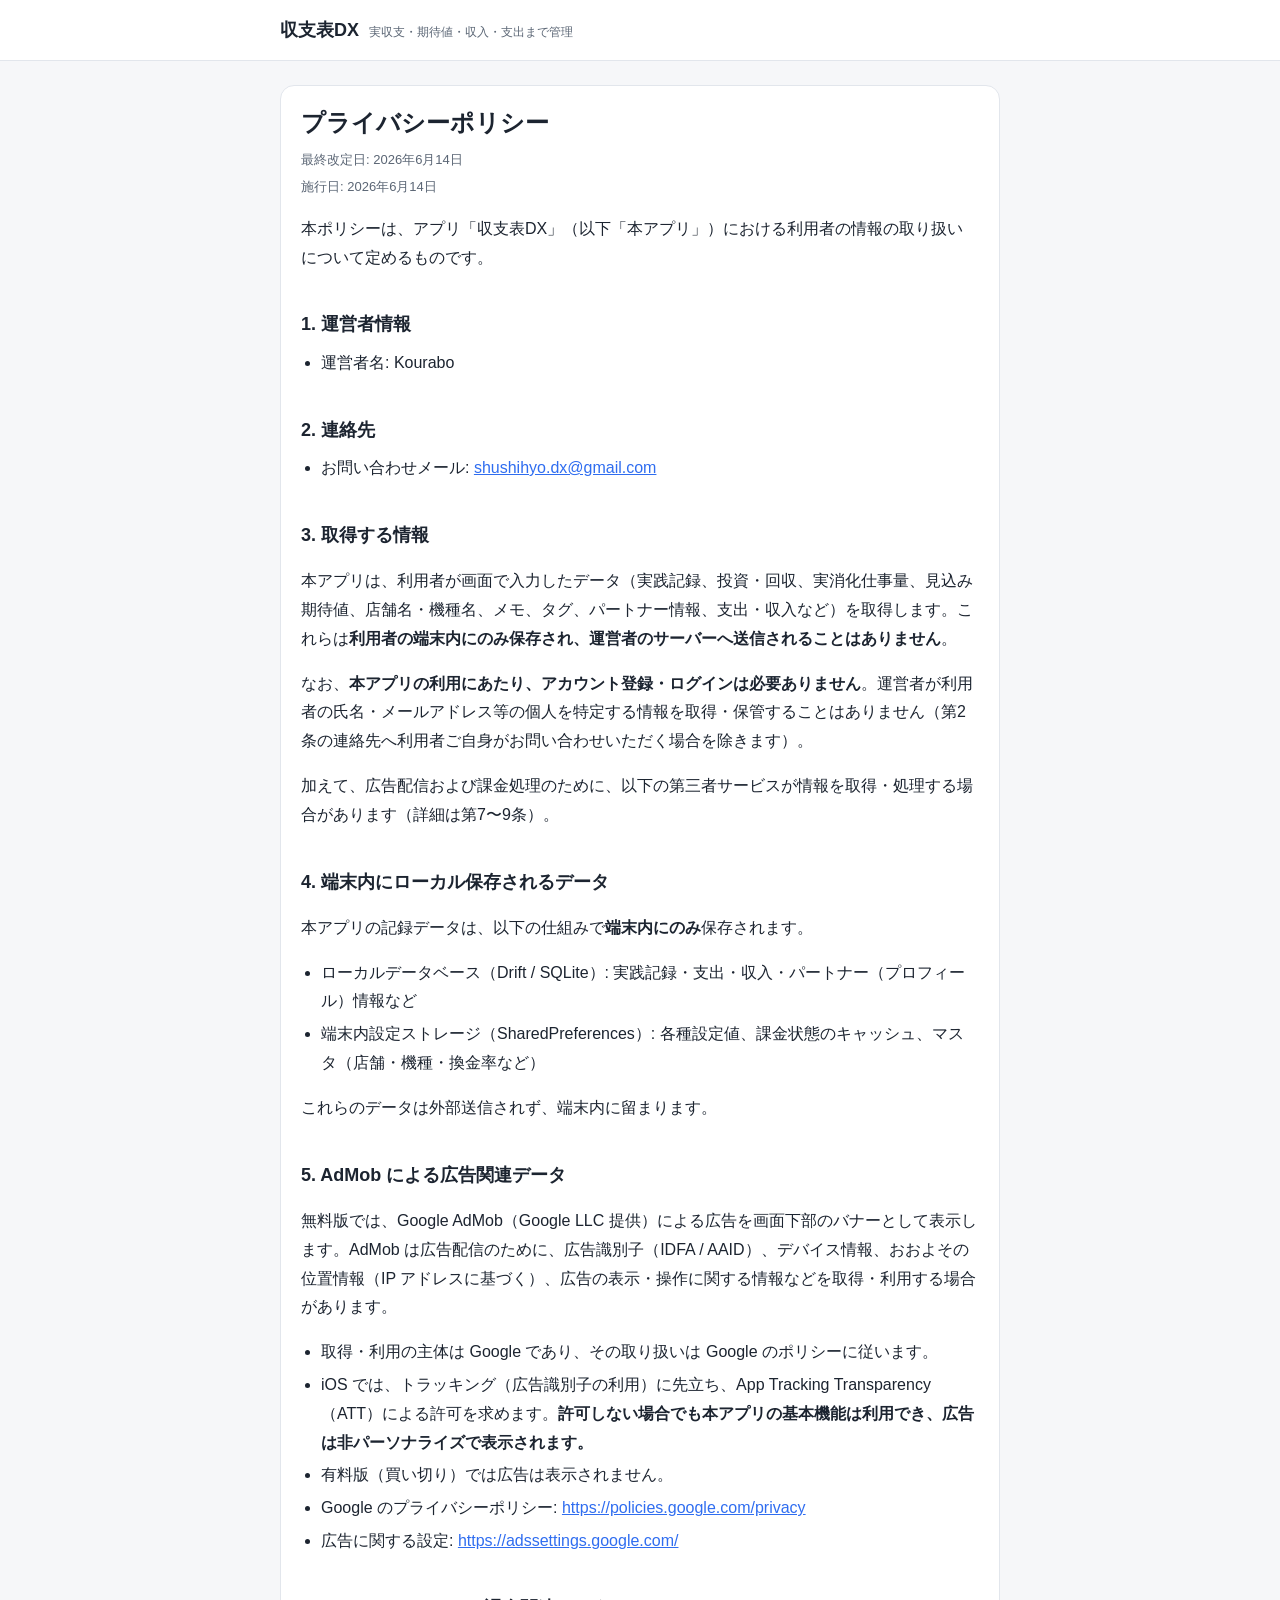
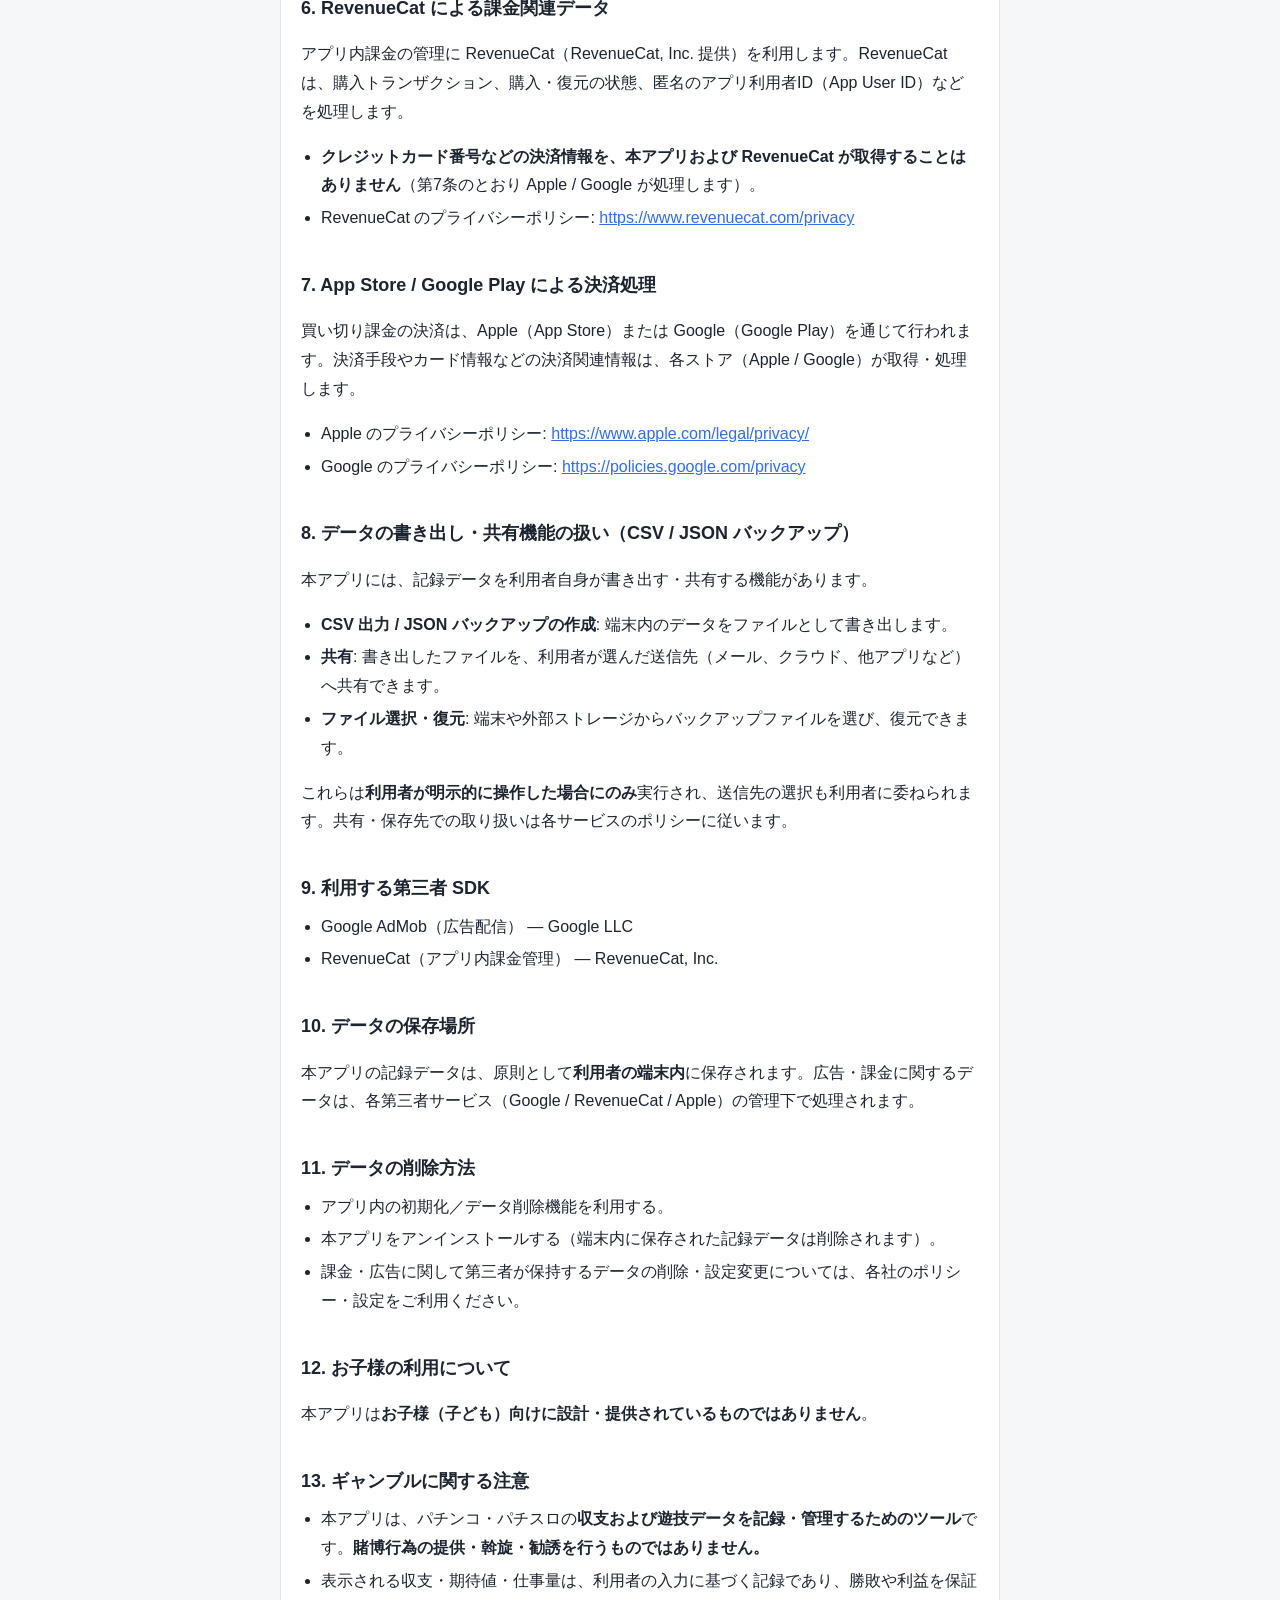
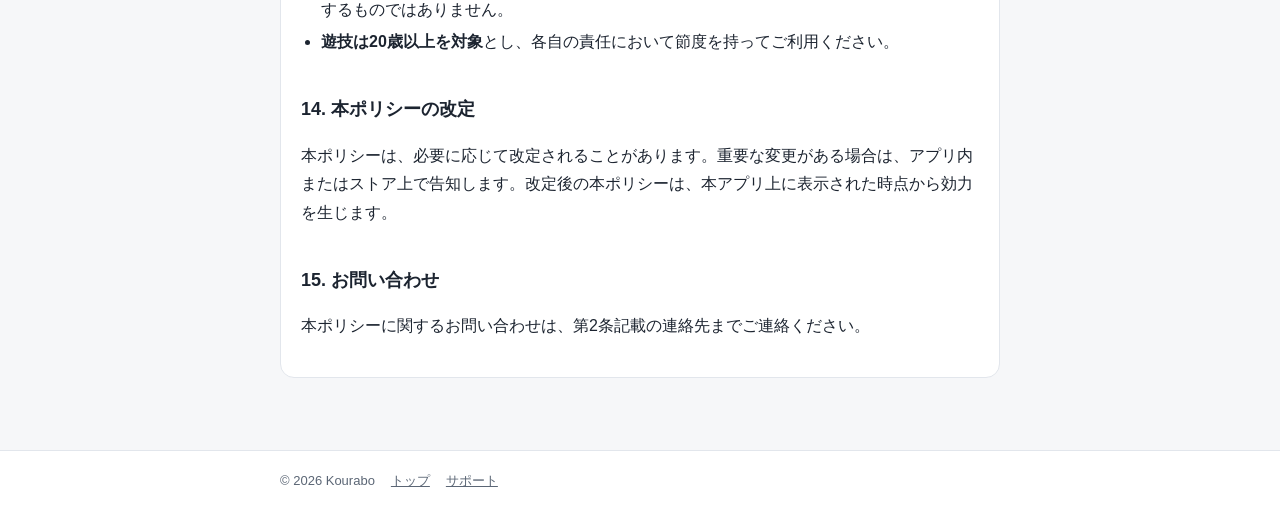
==== privacy.html @ 69d4ec99 "Add public site for privacy policy and support pages Static pages (index, privacy, support) for 収支表D" ====
<!DOCTYPE html>
<html lang="ja">
<head>
  <meta charset="UTF-8">
  <meta name="viewport" content="width=device-width, initial-scale=1">
  <title>プライバシーポリシー｜収支表DX</title>
  <meta name="description" content="収支表DX のプライバシーポリシー。取得する情報、端末内保存、AdMob・RevenueCat・決済・データ削除について。">
  <link rel="stylesheet" href="style.css">
</head>
<body>
  <header class="site-header">
    <div class="inner">
      <a class="brand" href="index.html">収支表DX</a>
      <span class="tagline">実収支・期待値・収入・支出まで管理</span>
    </div>
  </header>

  <main>
    <div class="card">
      <h1>プライバシーポリシー</h1>
      <p class="meta">最終改定日: 2026年6月14日</p>
      <p class="meta">施行日: 2026年6月14日</p>
      <p>本ポリシーは、アプリ「収支表DX」（以下「本アプリ」）における利用者の情報の取り扱いについて定めるものです。</p>

      <h2>1. 運営者情報</h2>
      <ul>
        <li>運営者名: Kourabo</li>
      </ul>

      <h2>2. 連絡先</h2>
      <ul>
        <li>お問い合わせメール: <a href="mailto:shushihyo.dx@gmail.com">shushihyo.dx@gmail.com</a></li>
      </ul>

      <h2>3. 取得する情報</h2>
      <p>本アプリは、利用者が画面で入力したデータ（実践記録、投資・回収、実消化仕事量、見込み期待値、店舗名・機種名、メモ、タグ、パートナー情報、支出・収入など）を取得します。これらは<strong>利用者の端末内にのみ保存され、運営者のサーバーへ送信されることはありません</strong>。</p>
      <p>なお、<strong>本アプリの利用にあたり、アカウント登録・ログインは必要ありません</strong>。運営者が利用者の氏名・メールアドレス等の個人を特定する情報を取得・保管することはありません（第2条の連絡先へ利用者ご自身がお問い合わせいただく場合を除きます）。</p>
      <p>加えて、広告配信および課金処理のために、以下の第三者サービスが情報を取得・処理する場合があります（詳細は第7〜9条）。</p>

      <h2>4. 端末内にローカル保存されるデータ</h2>
      <p>本アプリの記録データは、以下の仕組みで<strong>端末内にのみ</strong>保存されます。</p>
      <ul>
        <li>ローカルデータベース（Drift / SQLite）: 実践記録・支出・収入・パートナー（プロフィール）情報など</li>
        <li>端末内設定ストレージ（SharedPreferences）: 各種設定値、課金状態のキャッシュ、マスタ（店舗・機種・換金率など）</li>
      </ul>
      <p>これらのデータは外部送信されず、端末内に留まります。</p>

      <h2>5. AdMob による広告関連データ</h2>
      <p>無料版では、Google AdMob（Google LLC 提供）による広告を画面下部のバナーとして表示します。AdMob は広告配信のために、広告識別子（IDFA / AAID）、デバイス情報、おおよその位置情報（IP アドレスに基づく）、広告の表示・操作に関する情報などを取得・利用する場合があります。</p>
      <ul>
        <li>取得・利用の主体は Google であり、その取り扱いは Google のポリシーに従います。</li>
        <li>iOS では、トラッキング（広告識別子の利用）に先立ち、App Tracking Transparency（ATT）による許可を求めます。<strong>許可しない場合でも本アプリの基本機能は利用でき、広告は非パーソナライズで表示されます。</strong></li>
        <li>有料版（買い切り）では広告は表示されません。</li>
        <li>Google のプライバシーポリシー: <a href="https://policies.google.com/privacy" target="_blank" rel="noopener">https://policies.google.com/privacy</a></li>
        <li>広告に関する設定: <a href="https://adssettings.google.com/" target="_blank" rel="noopener">https://adssettings.google.com/</a></li>
      </ul>

      <h2>6. RevenueCat による課金関連データ</h2>
      <p>アプリ内課金の管理に RevenueCat（RevenueCat, Inc. 提供）を利用します。RevenueCat は、購入トランザクション、購入・復元の状態、匿名のアプリ利用者ID（App User ID）などを処理します。</p>
      <ul>
        <li><strong>クレジットカード番号などの決済情報を、本アプリおよび RevenueCat が取得することはありません</strong>（第7条のとおり Apple / Google が処理します）。</li>
        <li>RevenueCat のプライバシーポリシー: <a href="https://www.revenuecat.com/privacy" target="_blank" rel="noopener">https://www.revenuecat.com/privacy</a></li>
      </ul>

      <h2>7. App Store / Google Play による決済処理</h2>
      <p>買い切り課金の決済は、Apple（App Store）または Google（Google Play）を通じて行われます。決済手段やカード情報などの決済関連情報は、各ストア（Apple / Google）が取得・処理します。</p>
      <ul>
        <li>Apple のプライバシーポリシー: <a href="https://www.apple.com/legal/privacy/" target="_blank" rel="noopener">https://www.apple.com/legal/privacy/</a></li>
        <li>Google のプライバシーポリシー: <a href="https://policies.google.com/privacy" target="_blank" rel="noopener">https://policies.google.com/privacy</a></li>
      </ul>

      <h2>8. データの書き出し・共有機能の扱い（CSV / JSON バックアップ）</h2>
      <p>本アプリには、記録データを利用者自身が書き出す・共有する機能があります。</p>
      <ul>
        <li><strong>CSV 出力 / JSON バックアップの作成</strong>: 端末内のデータをファイルとして書き出します。</li>
        <li><strong>共有</strong>: 書き出したファイルを、利用者が選んだ送信先（メール、クラウド、他アプリなど）へ共有できます。</li>
        <li><strong>ファイル選択・復元</strong>: 端末や外部ストレージからバックアップファイルを選び、復元できます。</li>
      </ul>
      <p>これらは<strong>利用者が明示的に操作した場合にのみ</strong>実行され、送信先の選択も利用者に委ねられます。共有・保存先での取り扱いは各サービスのポリシーに従います。</p>

      <h2>9. 利用する第三者 SDK</h2>
      <ul>
        <li>Google AdMob（広告配信） — Google LLC</li>
        <li>RevenueCat（アプリ内課金管理） — RevenueCat, Inc.</li>
      </ul>

      <h2>10. データの保存場所</h2>
      <p>本アプリの記録データは、原則として<strong>利用者の端末内</strong>に保存されます。広告・課金に関するデータは、各第三者サービス（Google / RevenueCat / Apple）の管理下で処理されます。</p>

      <h2>11. データの削除方法</h2>
      <ul>
        <li>アプリ内の初期化／データ削除機能を利用する。</li>
        <li>本アプリをアンインストールする（端末内に保存された記録データは削除されます）。</li>
        <li>課金・広告に関して第三者が保持するデータの削除・設定変更については、各社のポリシー・設定をご利用ください。</li>
      </ul>

      <h2>12. お子様の利用について</h2>
      <p>本アプリは<strong>お子様（子ども）向けに設計・提供されているものではありません</strong>。</p>

      <h2>13. ギャンブルに関する注意</h2>
      <ul>
        <li>本アプリは、パチンコ・パチスロの<strong>収支および遊技データを記録・管理するためのツール</strong>です。<strong>賭博行為の提供・斡旋・勧誘を行うものではありません。</strong></li>
        <li>表示される収支・期待値・仕事量は、利用者の入力に基づく記録であり、勝敗や利益を保証するものではありません。</li>
        <li><strong>遊技は20歳以上を対象</strong>とし、各自の責任において節度を持ってご利用ください。</li>
      </ul>

      <h2>14. 本ポリシーの改定</h2>
      <p>本ポリシーは、必要に応じて改定されることがあります。重要な変更がある場合は、アプリ内またはストア上で告知します。改定後の本ポリシーは、本アプリ上に表示された時点から効力を生じます。</p>

      <h2>15. お問い合わせ</h2>
      <p>本ポリシーに関するお問い合わせは、第2条記載の連絡先までご連絡ください。</p>
    </div>
  </main>

  <footer class="site-footer">
    <div class="inner">
      <span>© 2026 Kourabo</span>
      <a href="index.html">トップ</a>
      <a href="support.html">サポート</a>
    </div>
  </footer>
</body>
</html>
---- style.css ----
:root {
  --bg: #f6f7f9;
  --surface: #ffffff;
  --text: #1c2430;
  --muted: #5b6675;
  --border: #e2e6ec;
  --accent: #2f6df0;
  --maxw: 760px;
}

* { box-sizing: border-box; }

html { -webkit-text-size-adjust: 100%; }

body {
  margin: 0;
  background: var(--bg);
  color: var(--text);
  font-family: -apple-system, BlinkMacSystemFont, "Hiragino Sans",
    "Hiragino Kaku Gothic ProN", "Noto Sans JP", "Yu Gothic", Meiryo,
    sans-serif;
  line-height: 1.8;
  font-size: 16px;
  word-break: break-word;
}

a { color: var(--accent); }

.site-header {
  background: var(--surface);
  border-bottom: 1px solid var(--border);
}
.site-header .inner {
  max-width: var(--maxw);
  margin: 0 auto;
  padding: 14px 20px;
  display: flex;
  align-items: baseline;
  gap: 10px;
  flex-wrap: wrap;
}
.site-header .brand {
  font-weight: 700;
  font-size: 18px;
  text-decoration: none;
  color: var(--text);
}
.site-header .tagline {
  font-size: 12px;
  color: var(--muted);
}

main {
  max-width: var(--maxw);
  margin: 0 auto;
  padding: 24px 20px 56px;
}

.card {
  background: var(--surface);
  border: 1px solid var(--border);
  border-radius: 14px;
  padding: 20px;
  margin-bottom: 16px;
}

h1 { font-size: 24px; line-height: 1.4; margin: 0 0 8px; }
h2 {
  font-size: 18px;
  margin: 28px 0 8px;
  padding-top: 8px;
}
h2:first-child { margin-top: 0; }

.meta { color: var(--muted); font-size: 13px; margin: 0 0 4px; }

ul { padding-left: 1.25em; margin: 8px 0; }
li { margin: 4px 0; }

.note { color: var(--muted); font-size: 14px; }

.btnrow { display: flex; flex-wrap: wrap; gap: 10px; margin-top: 8px; }
.btn {
  display: inline-block;
  background: var(--accent);
  color: #fff;
  text-decoration: none;
  padding: 10px 18px;
  border-radius: 10px;
  font-weight: 600;
}
.btn.secondary {
  background: transparent;
  color: var(--accent);
  border: 1px solid var(--accent);
}

.site-footer {
  border-top: 1px solid var(--border);
  background: var(--surface);
}
.site-footer .inner {
  max-width: var(--maxw);
  margin: 0 auto;
  padding: 18px 20px;
  font-size: 13px;
  color: var(--muted);
  display: flex;
  flex-wrap: wrap;
  gap: 6px 16px;
  align-items: center;
}
.site-footer a { color: var(--muted); }

@media (max-width: 480px) {
  body { font-size: 15px; }
  h1 { font-size: 21px; }
  .card { padding: 16px; }
}
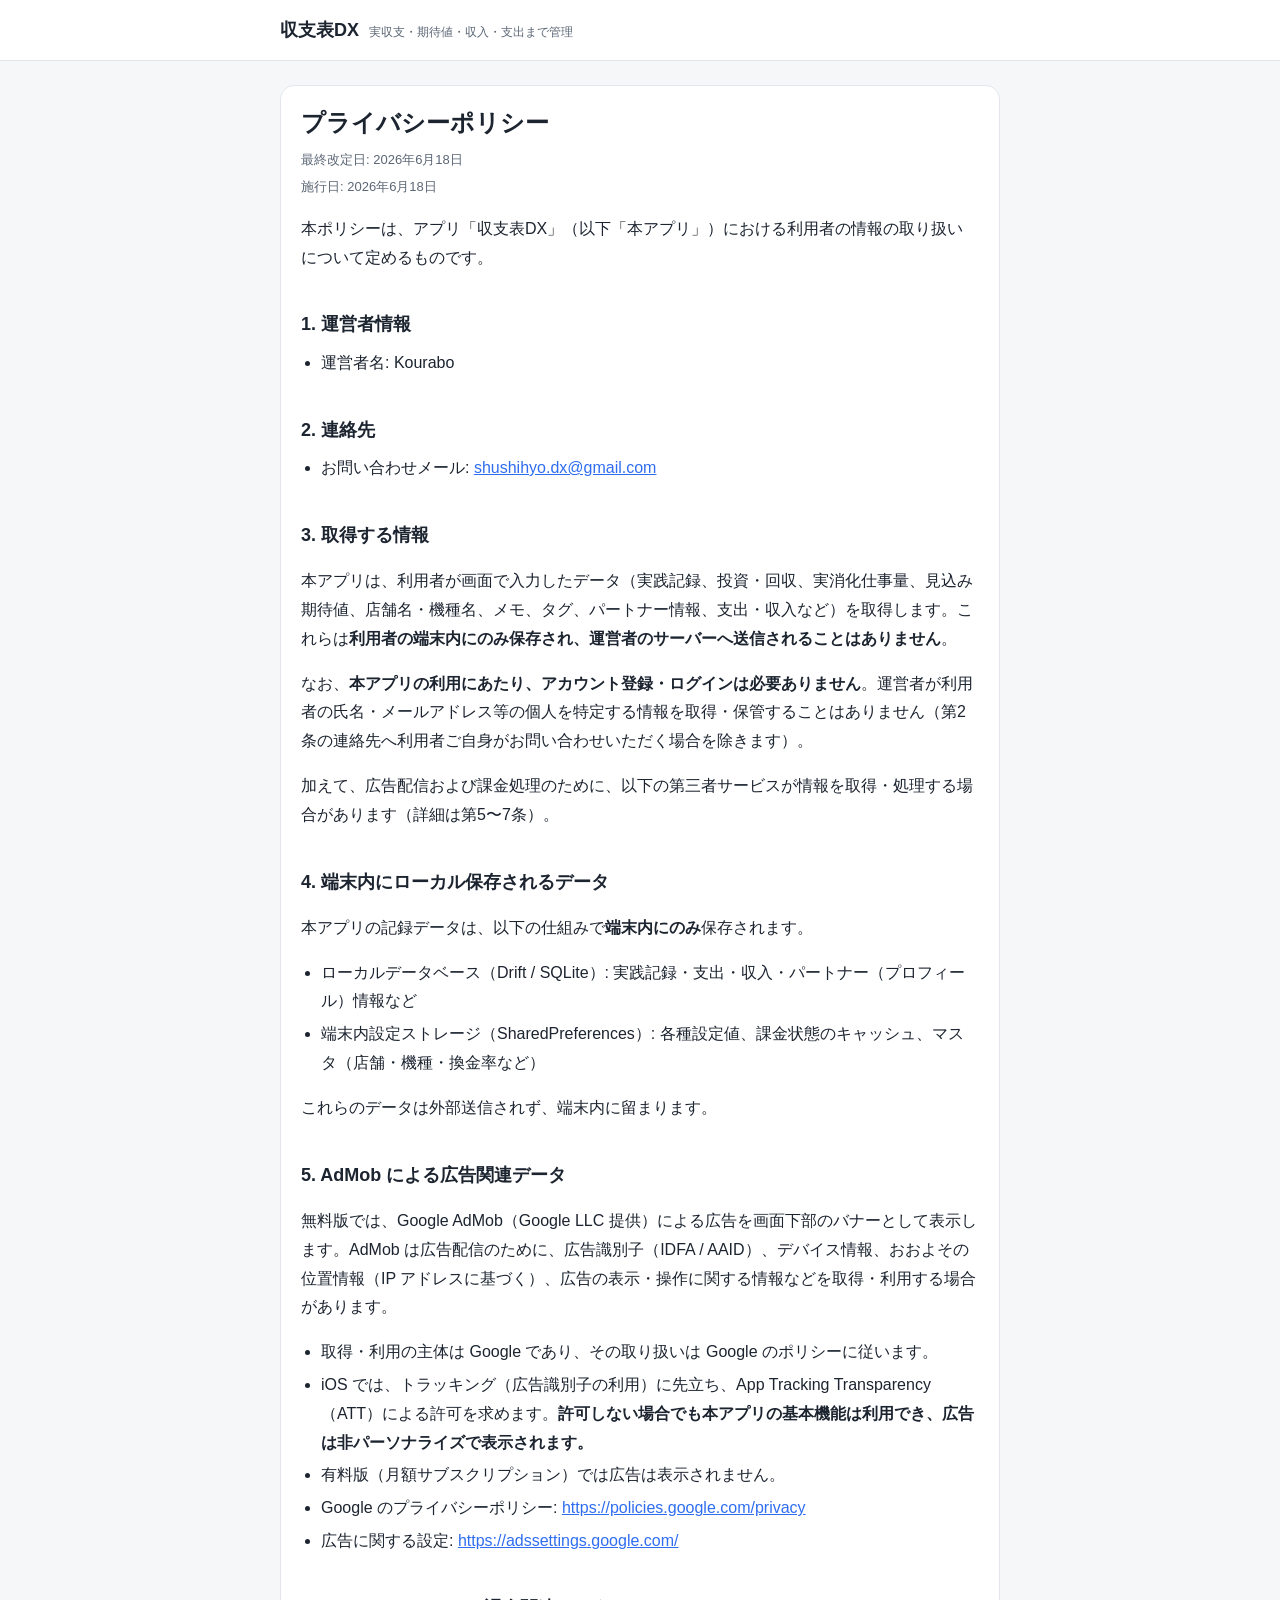
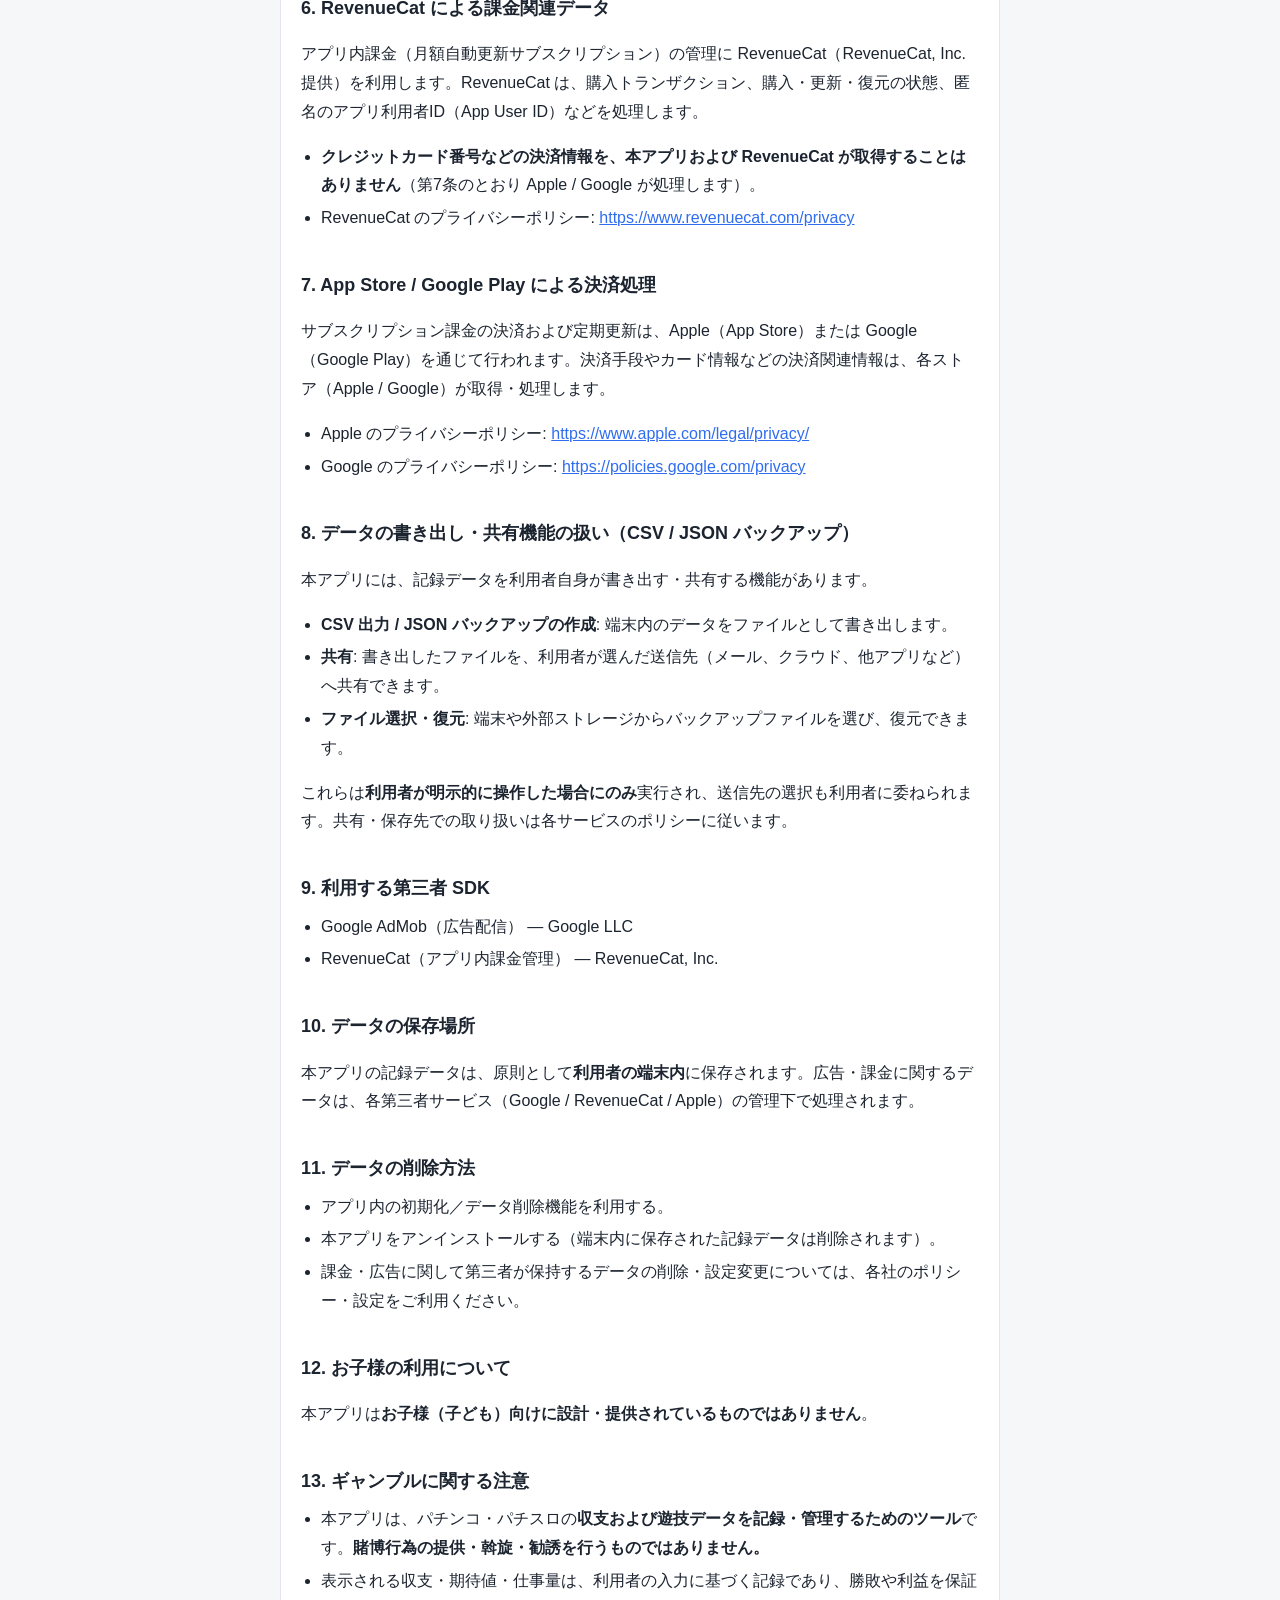
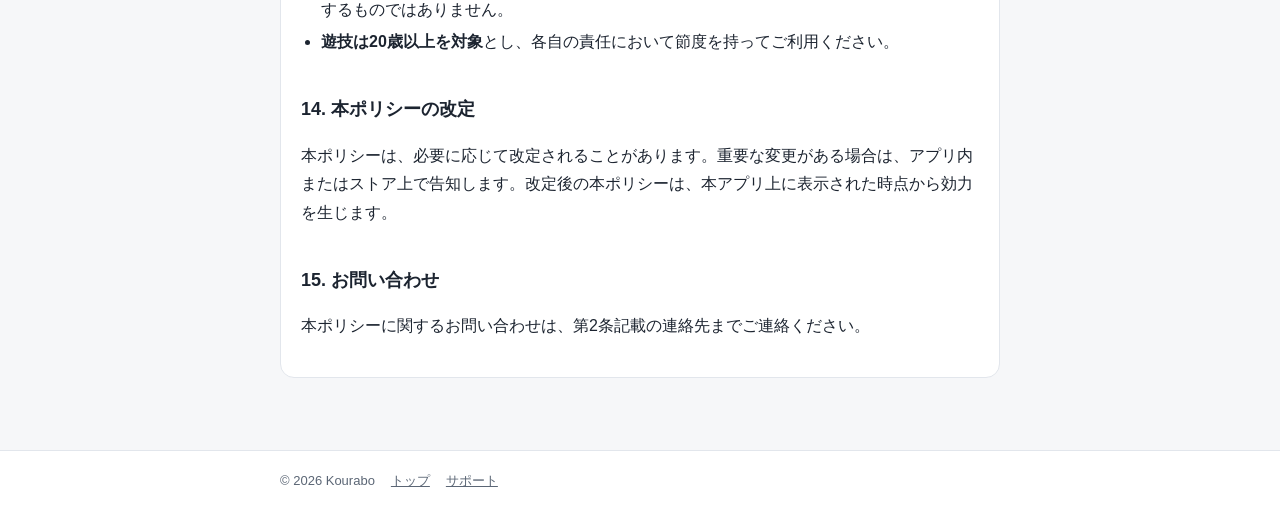
==== commit 5a27e4e4: "規約・サポートページを月額サブスクリプション対応に更新 Co-Authored-By: Claude Opus 4.8 (1M context) <noreply@anthropic.com>" ====
--- a/privacy.html
+++ b/privacy.html
@@ -18,8 +18,8 @@
   <main>
     <div class="card">
       <h1>プライバシーポリシー</h1>
-      <p class="meta">最終改定日: 2026年6月14日</p>
-      <p class="meta">施行日: 2026年6月14日</p>
+      <p class="meta">最終改定日: 2026年6月18日</p>
+      <p class="meta">施行日: 2026年6月18日</p>
       <p>本ポリシーは、アプリ「収支表DX」（以下「本アプリ」）における利用者の情報の取り扱いについて定めるものです。</p>
 
       <h2>1. 運営者情報</h2>
@@ -35,7 +35,7 @@
       <h2>3. 取得する情報</h2>
       <p>本アプリは、利用者が画面で入力したデータ（実践記録、投資・回収、実消化仕事量、見込み期待値、店舗名・機種名、メモ、タグ、パートナー情報、支出・収入など）を取得します。これらは<strong>利用者の端末内にのみ保存され、運営者のサーバーへ送信されることはありません</strong>。</p>
       <p>なお、<strong>本アプリの利用にあたり、アカウント登録・ログインは必要ありません</strong>。運営者が利用者の氏名・メールアドレス等の個人を特定する情報を取得・保管することはありません（第2条の連絡先へ利用者ご自身がお問い合わせいただく場合を除きます）。</p>
-      <p>加えて、広告配信および課金処理のために、以下の第三者サービスが情報を取得・処理する場合があります（詳細は第7〜9条）。</p>
+      <p>加えて、広告配信および課金処理のために、以下の第三者サービスが情報を取得・処理する場合があります（詳細は第5〜7条）。</p>
 
       <h2>4. 端末内にローカル保存されるデータ</h2>
       <p>本アプリの記録データは、以下の仕組みで<strong>端末内にのみ</strong>保存されます。</p>
@@ -50,20 +50,20 @@
       <ul>
         <li>取得・利用の主体は Google であり、その取り扱いは Google のポリシーに従います。</li>
         <li>iOS では、トラッキング（広告識別子の利用）に先立ち、App Tracking Transparency（ATT）による許可を求めます。<strong>許可しない場合でも本アプリの基本機能は利用でき、広告は非パーソナライズで表示されます。</strong></li>
-        <li>有料版（買い切り）では広告は表示されません。</li>
+        <li>有料版（月額サブスクリプション）では広告は表示されません。</li>
         <li>Google のプライバシーポリシー: <a href="https://policies.google.com/privacy" target="_blank" rel="noopener">https://policies.google.com/privacy</a></li>
         <li>広告に関する設定: <a href="https://adssettings.google.com/" target="_blank" rel="noopener">https://adssettings.google.com/</a></li>
       </ul>
 
       <h2>6. RevenueCat による課金関連データ</h2>
-      <p>アプリ内課金の管理に RevenueCat（RevenueCat, Inc. 提供）を利用します。RevenueCat は、購入トランザクション、購入・復元の状態、匿名のアプリ利用者ID（App User ID）などを処理します。</p>
+      <p>アプリ内課金（月額自動更新サブスクリプション）の管理に RevenueCat（RevenueCat, Inc. 提供）を利用します。RevenueCat は、購入トランザクション、購入・更新・復元の状態、匿名のアプリ利用者ID（App User ID）などを処理します。</p>
       <ul>
         <li><strong>クレジットカード番号などの決済情報を、本アプリおよび RevenueCat が取得することはありません</strong>（第7条のとおり Apple / Google が処理します）。</li>
         <li>RevenueCat のプライバシーポリシー: <a href="https://www.revenuecat.com/privacy" target="_blank" rel="noopener">https://www.revenuecat.com/privacy</a></li>
       </ul>
 
       <h2>7. App Store / Google Play による決済処理</h2>
-      <p>買い切り課金の決済は、Apple（App Store）または Google（Google Play）を通じて行われます。決済手段やカード情報などの決済関連情報は、各ストア（Apple / Google）が取得・処理します。</p>
+      <p>サブスクリプション課金の決済および定期更新は、Apple（App Store）または Google（Google Play）を通じて行われます。決済手段やカード情報などの決済関連情報は、各ストア（Apple / Google）が取得・処理します。</p>
       <ul>
         <li>Apple のプライバシーポリシー: <a href="https://www.apple.com/legal/privacy/" target="_blank" rel="noopener">https://www.apple.com/legal/privacy/</a></li>
         <li>Google のプライバシーポリシー: <a href="https://policies.google.com/privacy" target="_blank" rel="noopener">https://policies.google.com/privacy</a></li>
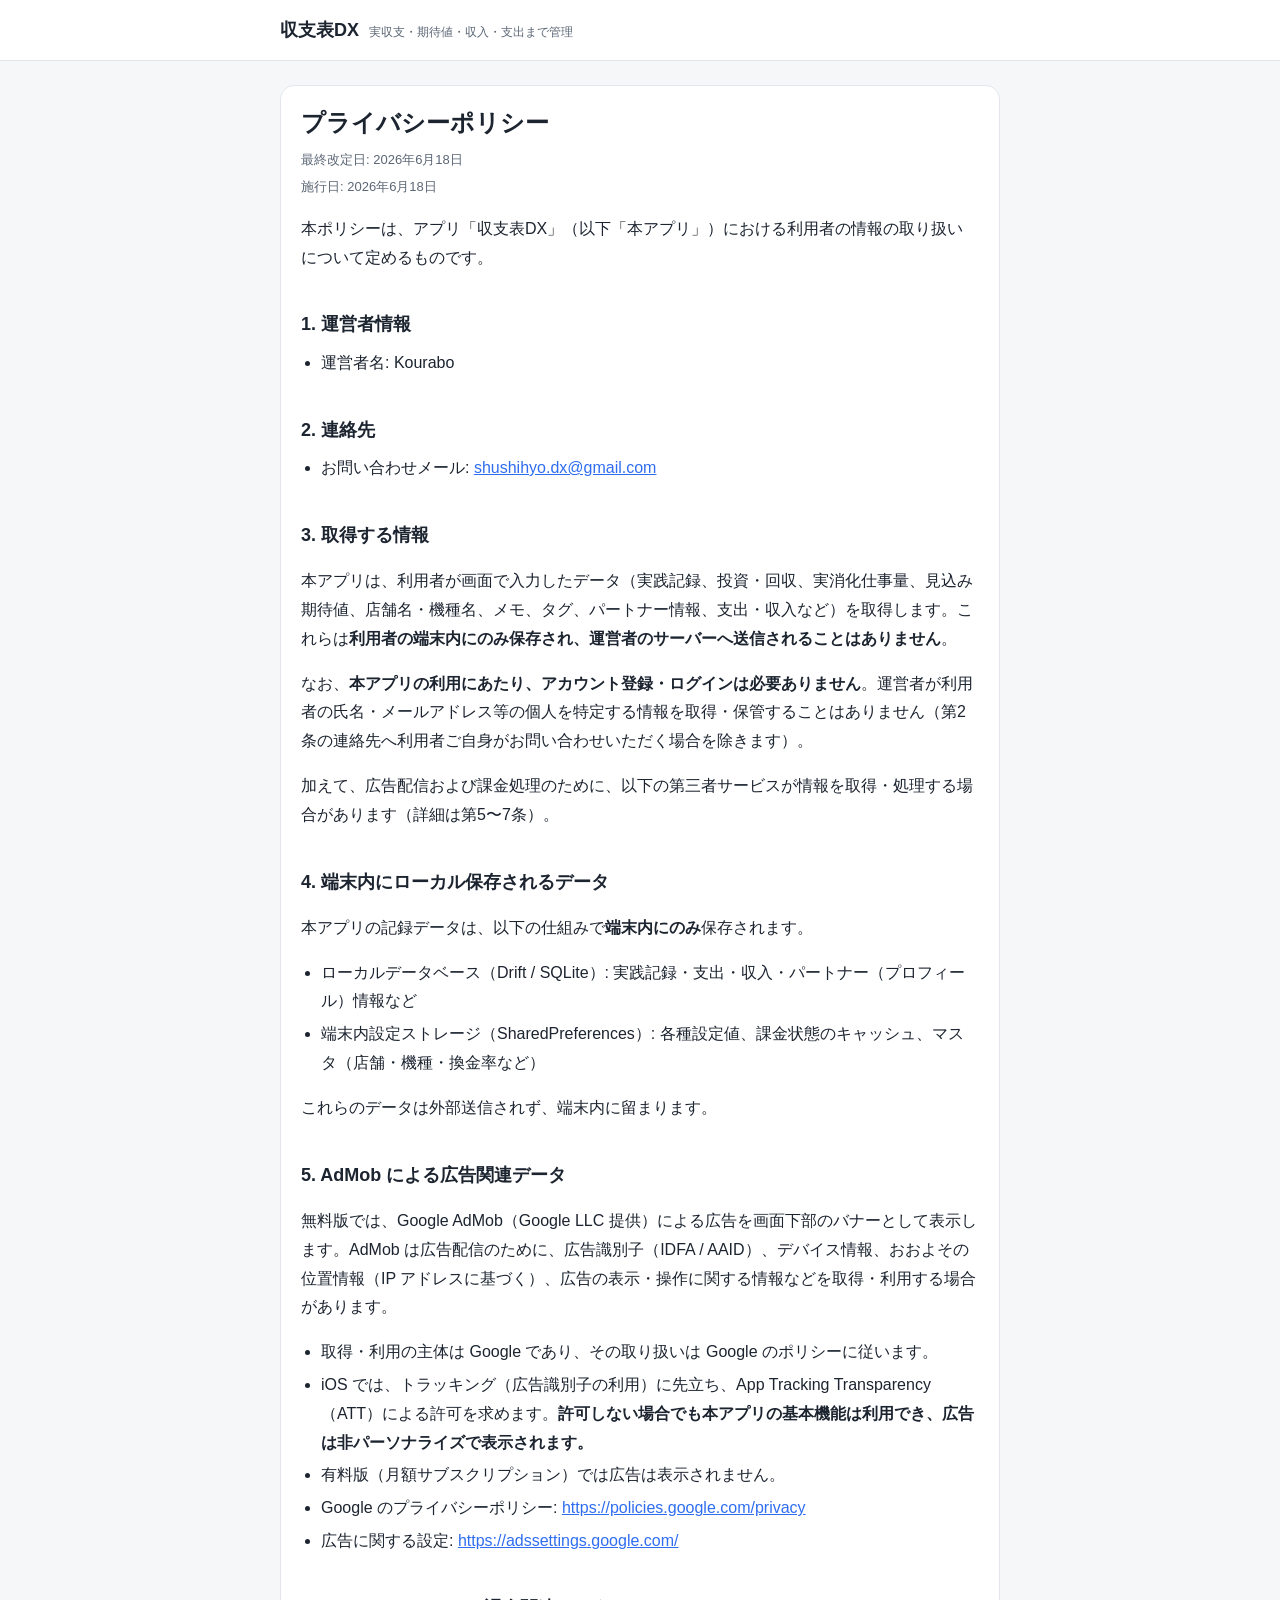
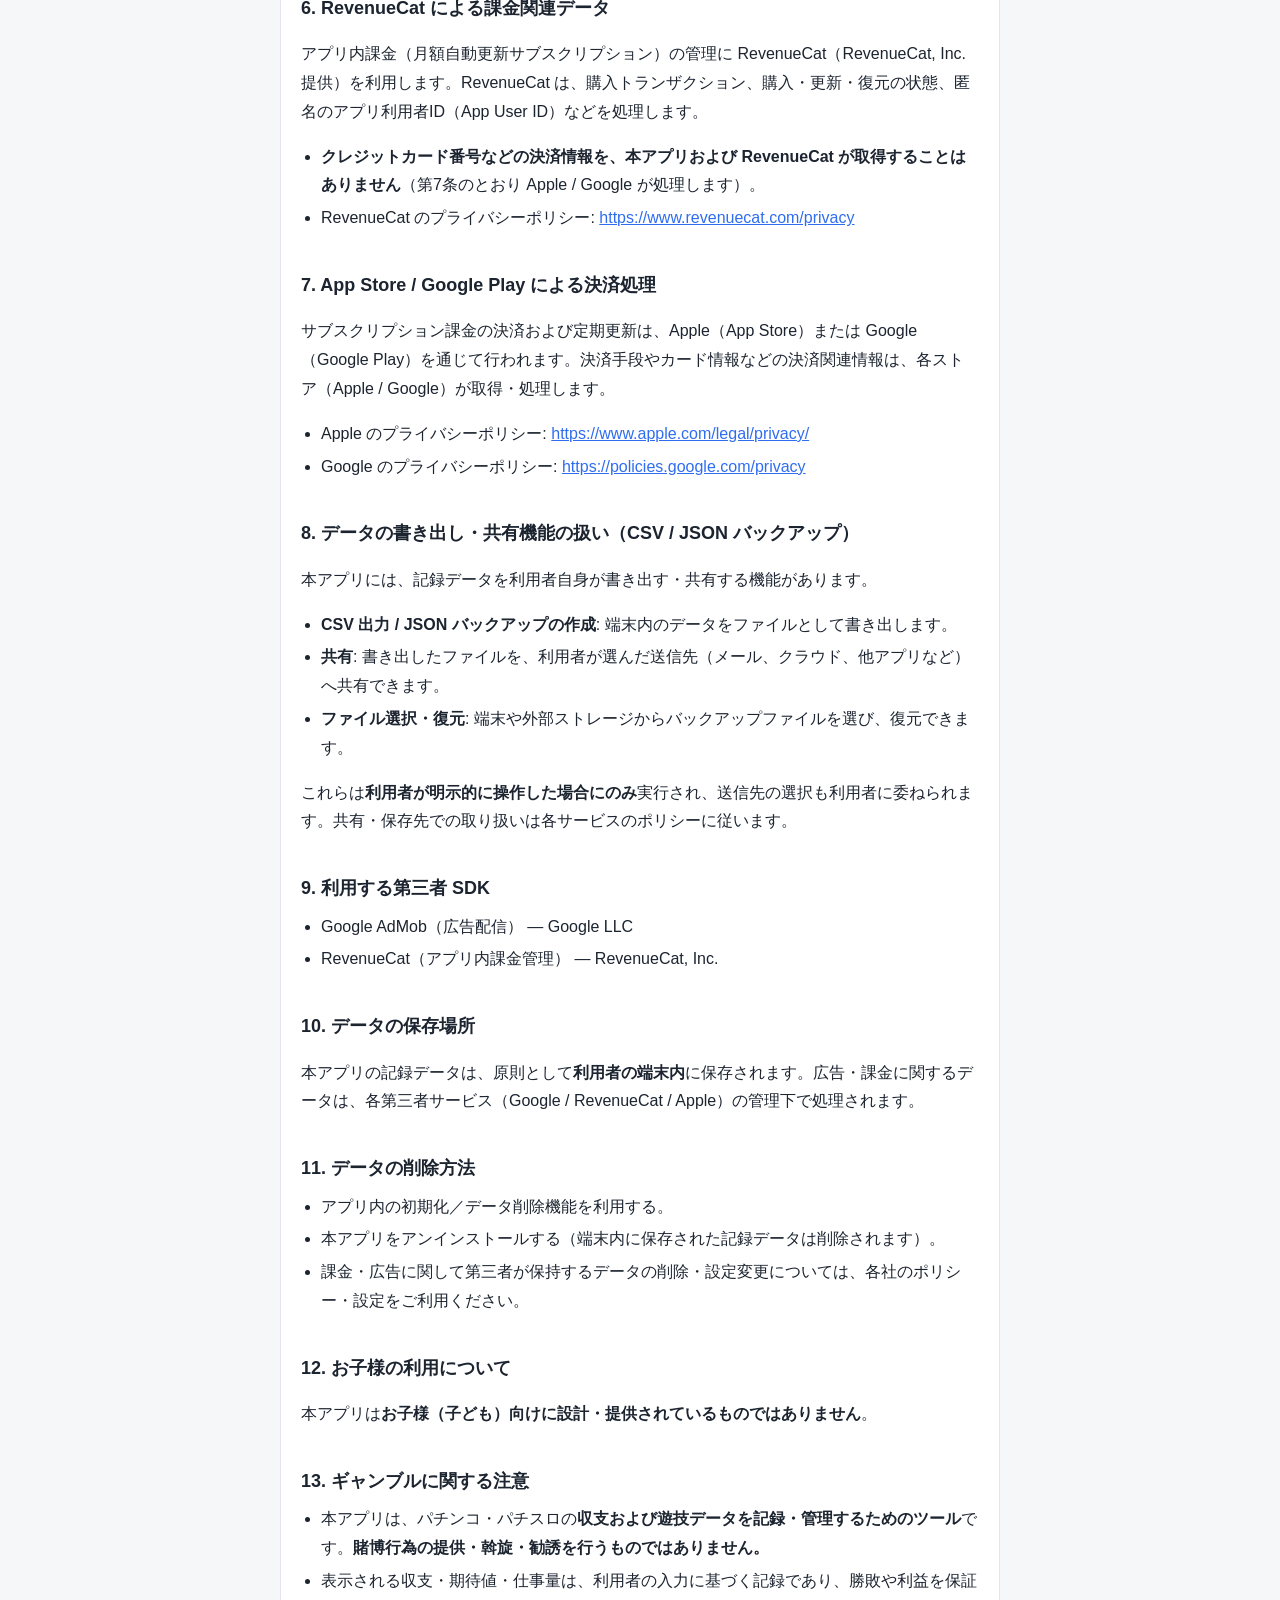
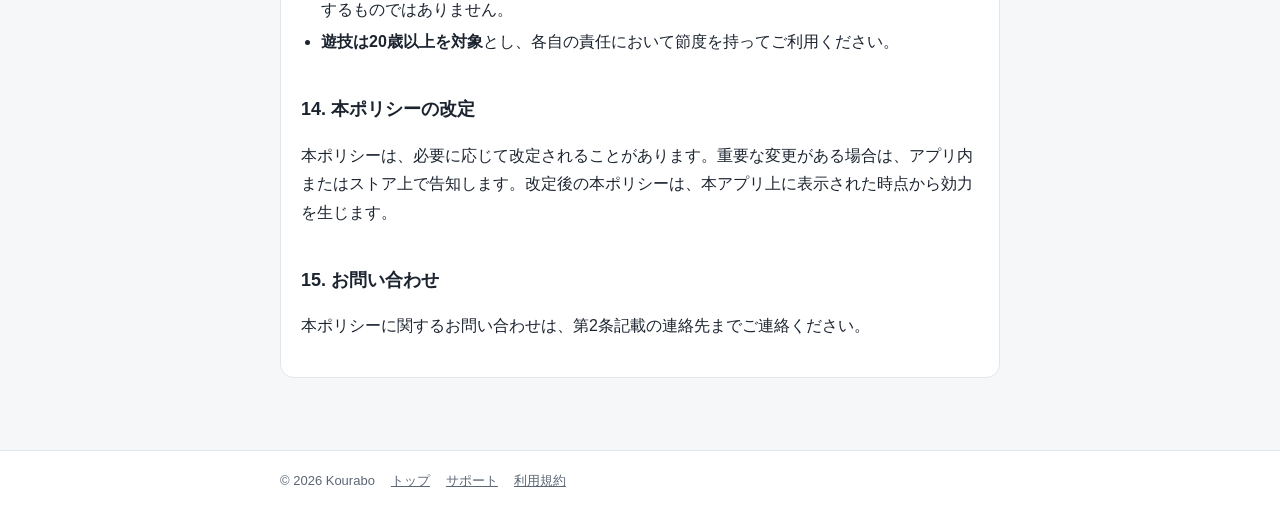
==== commit 0856b588: "利用規約ページ(terms.html)を追加し、各ページのフッターに利用規約リンクを追加 Co-Authored-By: Claude Opus 4.8 (1M context) <noreply@a" ====
--- a/privacy.html
+++ b/privacy.html
@@ -117,6 +117,7 @@
       <span>© 2026 Kourabo</span>
       <a href="index.html">トップ</a>
       <a href="support.html">サポート</a>
+      <a href="terms.html">利用規約</a>
     </div>
   </footer>
 </body>
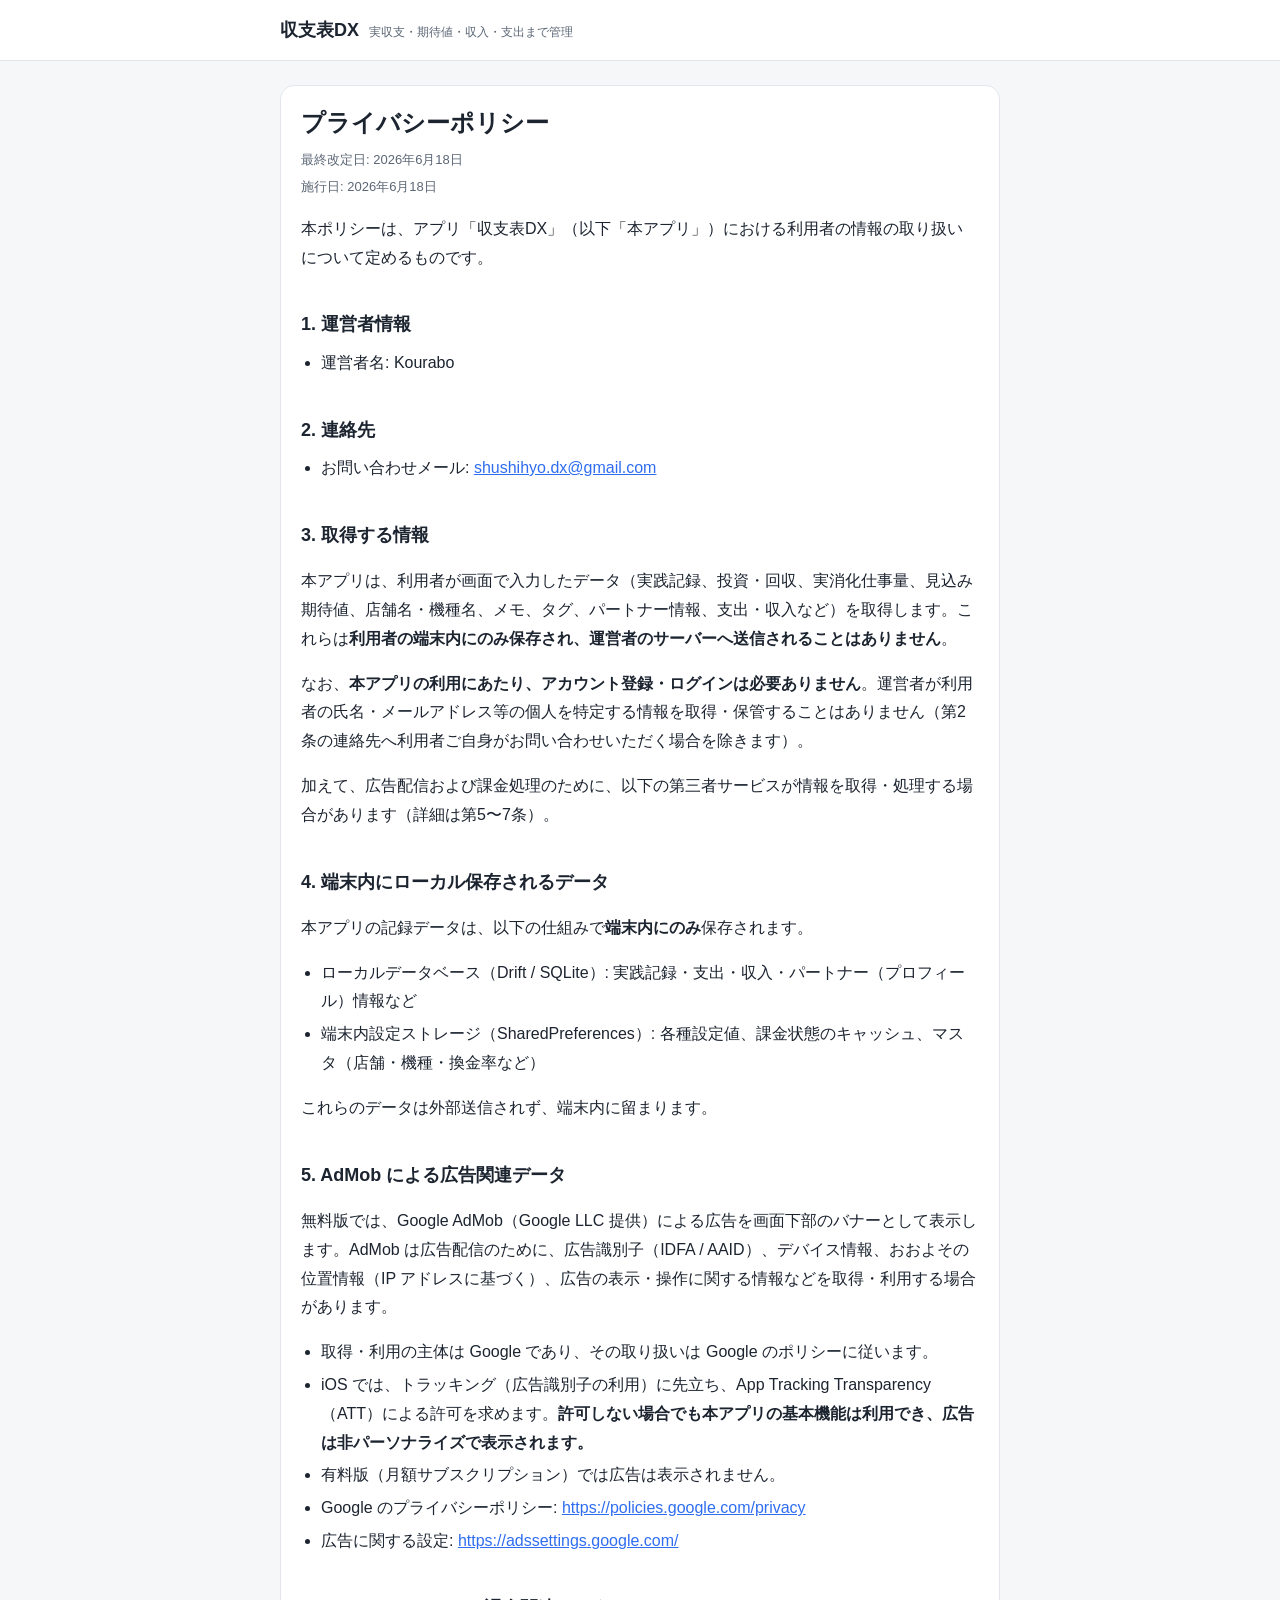
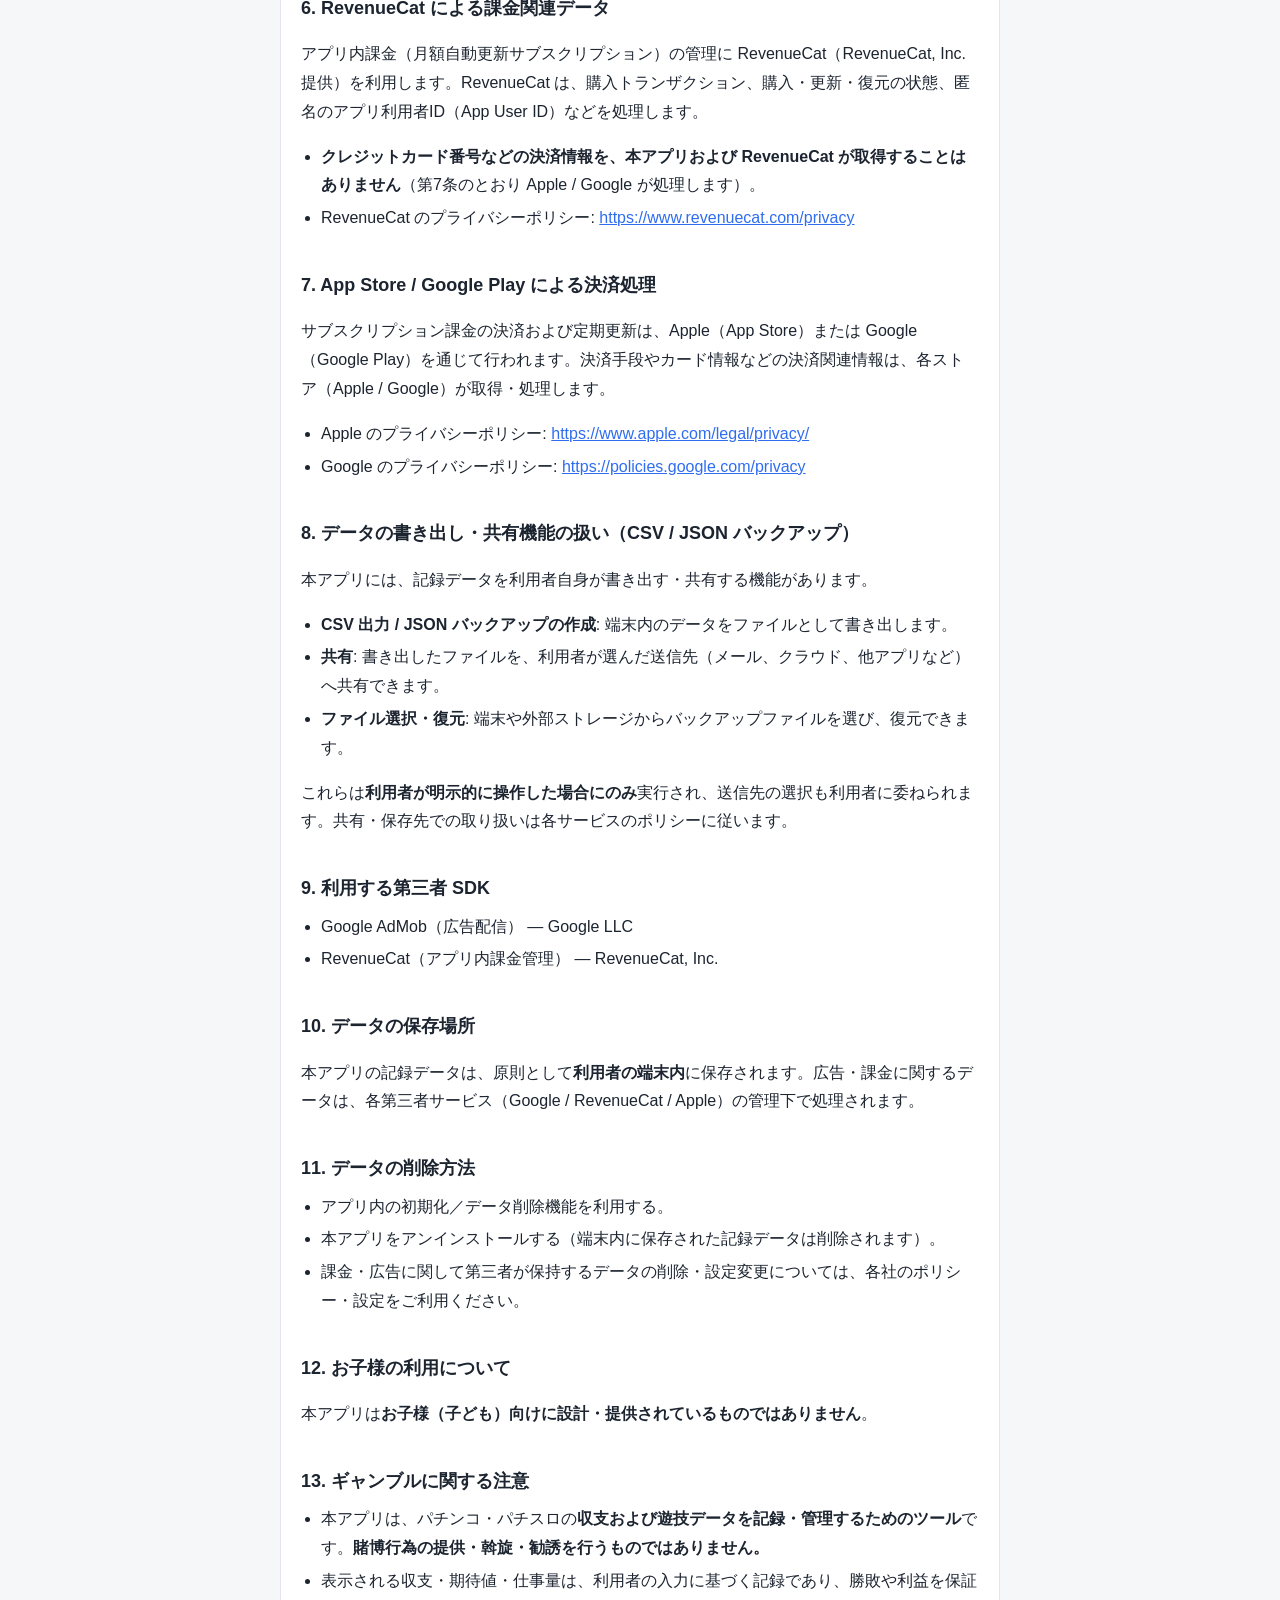
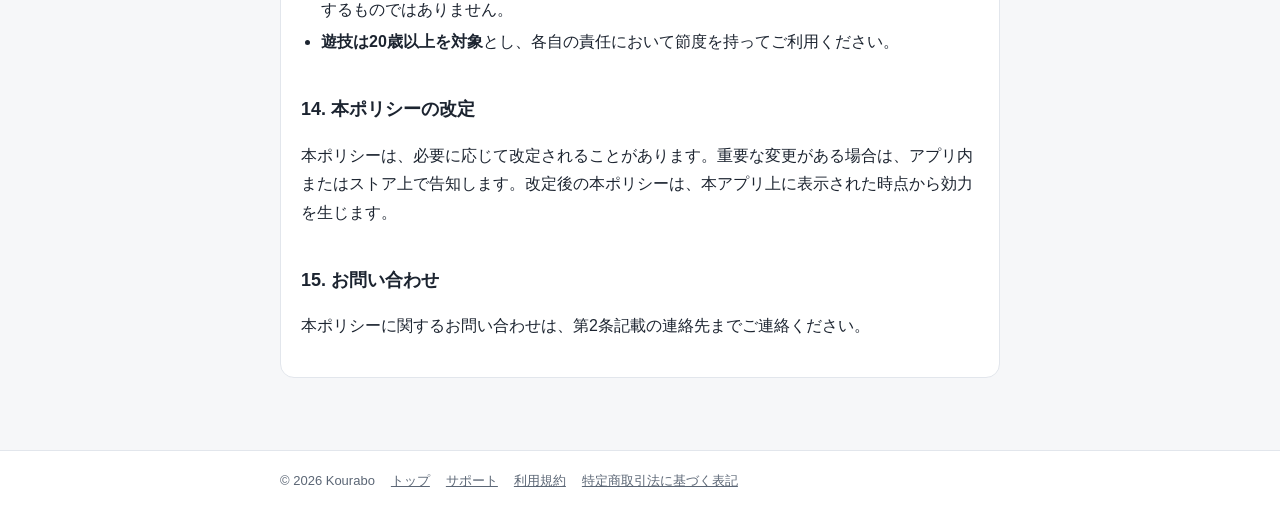
==== commit 4f4d3e7a: "サイト: サブスク価格を¥480に更新し特定商取引法に基づく表記ページを追加 Co-Authored-By: Claude Opus 4.8 (1M context) <noreply@anthrop" ====
--- a/privacy.html
+++ b/privacy.html
@@ -118,6 +118,7 @@
       <a href="index.html">トップ</a>
       <a href="support.html">サポート</a>
       <a href="terms.html">利用規約</a>
+      <a href="tokushoho.html">特定商取引法に基づく表記</a>
     </div>
   </footer>
 </body>
